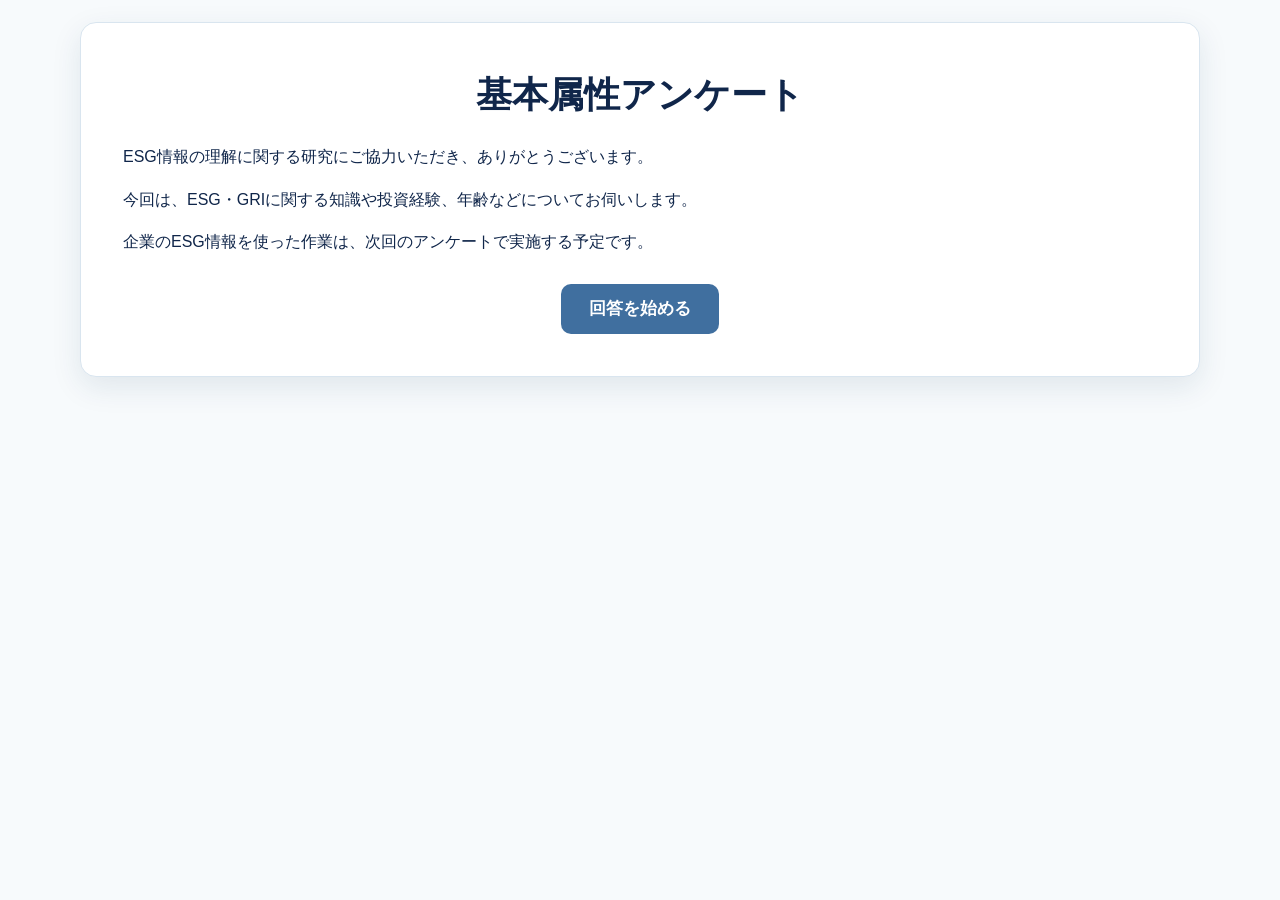
==== day1.html @ aa5d4563 "Publish two-stage ESG survey" ====
<!doctype html>
<html lang="ja">
<head>
  <meta charset="utf-8">
  <meta name="viewport" content="width=device-width,initial-scale=1,viewport-fit=cover">
  <title>基本属性アンケート</title>
  <link rel="stylesheet" href="ESG_two_stage_survey.css?v=20261111-2">
</head>
<body>
  <main id="app" class="app-shell" aria-live="polite"></main>
  <noscript>このアンケートの回答にはJavaScriptが必要です。</noscript>
  <script>window.ESG_SURVEY_DAY = 1; window.ESG_ALLOW_PREVIEW = false;</script>
  <script src="ESG_two_stage_config.js?v=20261111-2"></script>
  <script src="ESG_two_stage_survey.js?v=20261111-2"></script>
</body>
</html>
---- ESG_two_stage_survey.css ----
:root{--ink:#10264a;--blue:#406f9f;--blue2:#285781;--pale:#edf5fc;--line:#bfd3e7;--danger:#a52b2b;--ok:#176c42;--shadow:0 10px 30px rgba(21,55,88,.1)}
*{box-sizing:border-box}body{margin:0;background:#f7fafc;color:var(--ink);font-family:-apple-system,BlinkMacSystemFont,"Segoe UI","Noto Sans JP","Yu Gothic",Meiryo,sans-serif;line-height:1.65}.app-shell{width:min(1120px,calc(100% - 28px));margin:22px auto 60px}.card{background:#fff;border:1px solid #d9e5ef;border-radius:16px;padding:clamp(20px,4vw,42px);box-shadow:var(--shadow)}h1{font-size:clamp(24px,4vw,36px);margin:0 0 20px;text-align:center}h2{font-size:clamp(20px,3vw,28px);margin:0 0 18px}h3{font-size:18px;margin:0 0 12px}.lead{text-align:center;font-size:18px}.note{background:var(--pale);border-left:5px solid var(--blue);padding:14px 16px;border-radius:8px}.error{color:var(--danger);font-weight:700}.success{color:var(--ok);font-weight:700}.actions{display:flex;gap:12px;justify-content:center;flex-wrap:wrap;margin-top:28px}.btn{appearance:none;border:0;border-radius:10px;background:var(--blue);color:#fff;padding:13px 28px;font-size:17px;font-weight:700;cursor:pointer;min-height:50px}.btn:hover,.btn:focus{background:var(--blue2)}.btn.secondary{background:#fff;color:var(--blue2);border:2px solid var(--blue)}.btn:disabled{opacity:.45;cursor:not-allowed}.progress{height:8px;background:#e5edf5;border-radius:99px;overflow:hidden;margin-bottom:18px}.progress>span{display:block;height:100%;background:var(--blue)}fieldset{border:0;padding:0;margin:0 0 24px}legend{font-size:18px;font-weight:700;margin-bottom:10px}.choice{display:block;border:1px solid var(--line);border-radius:9px;padding:11px 14px;margin:8px 0;cursor:pointer}.choice:has(input:checked){background:var(--pale);border-color:var(--blue)}input[type=radio]{margin-right:10px}.field{margin:18px 0}.field label{display:block;font-weight:700;margin-bottom:7px}.field input[type=text],.field input[type=number],select{width:100%;max-width:560px;padding:12px;border:1px solid #9eb5cb;border-radius:8px;font-size:17px}.grid2{display:grid;grid-template-columns:1fr 1fr;gap:18px}.company-card{border:1px solid var(--line);border-radius:12px;background:#fff;overflow:hidden}.company-card h3{text-align:center;background:var(--pale);padding:12px;margin:0}.table-wrap{overflow-x:auto}table{border-collapse:collapse;width:100%;min-width:440px}th,td{border:1px solid #cbd9e6;padding:9px 10px;text-align:left;vertical-align:top}th{background:#edf4fa}td.value{white-space:nowrap;font-weight:700}.task-box{background:var(--pale);border:1px solid var(--line);border-radius:12px;padding:20px;margin:18px 0}.slider-wrap{padding:15px 0}.slider-labels{display:flex;justify-content:space-between;gap:15px;font-size:14px}.score{text-align:center;font-size:28px;font-weight:800;min-height:45px}.slider{width:100%;accent-color:var(--blue)}.slider.unset{opacity:.7}.credential{background:var(--pale);border:1px solid var(--line);border-radius:14px;text-align:center;padding:20px;margin:18px 0}.credential .code{font-size:clamp(22px,5vw,38px);letter-spacing:.06em;font-weight:800;overflow-wrap:anywhere}.researcher{border:2px dashed #b06c00;background:#fff8e8;padding:12px;border-radius:10px;margin-bottom:16px}.small{font-size:14px;color:#4c6077}.hidden{display:none!important}.allocation{display:grid;grid-template-columns:1fr 1fr;gap:18px}.allocation input{text-align:center;font-size:24px}.copy-status{min-height:24px;color:var(--ok);font-weight:700}.modal-backdrop{position:fixed;inset:0;background:rgba(5,20,40,.65);z-index:10;display:grid;place-items:center;padding:15px}.modal{background:#fff;width:min(780px,100%);max-height:92vh;overflow:auto;border-radius:14px;padding:20px}.modal .company-card{margin-bottom:16px}
@media(max-width:760px){.app-shell{width:min(100% - 16px,1120px);margin:8px auto 30px}.card{padding:18px 14px;border-radius:12px}.grid2,.allocation{grid-template-columns:1fr}.btn{width:100%}.actions{gap:9px}table{min-width:390px;font-size:14px}th,td{padding:7px}.company-card h3{position:sticky;left:0}.credential{padding:16px 10px}.slider-labels{font-size:12px}}
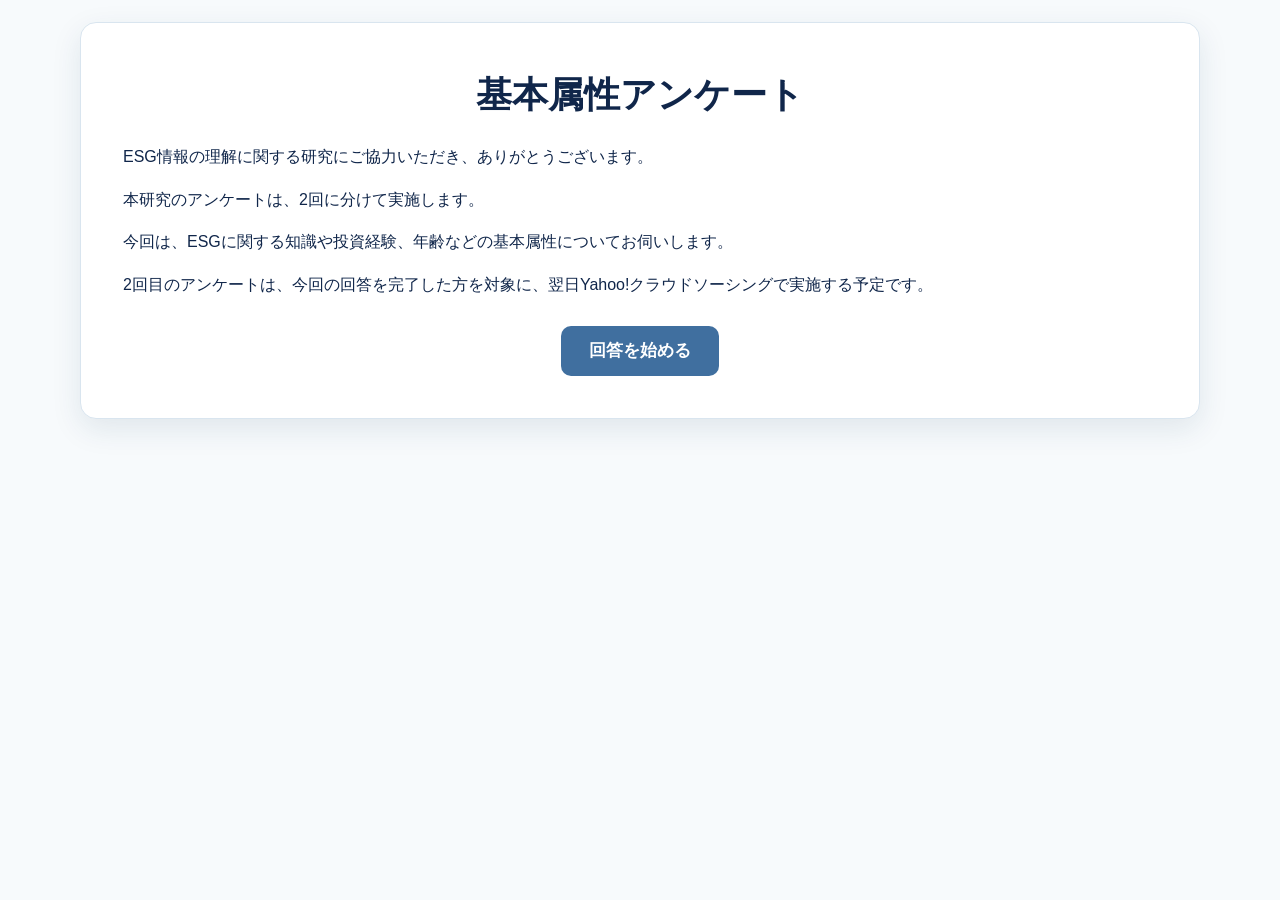
==== commit bf9362ac: "Refine two-stage survey instructions and ESG viewer" ====
--- a/day1.html
+++ b/day1.html
@@ -4,13 +4,13 @@
   <meta charset="utf-8">
   <meta name="viewport" content="width=device-width,initial-scale=1,viewport-fit=cover">
   <title>基本属性アンケート</title>
-  <link rel="stylesheet" href="ESG_two_stage_survey.css?v=20261111-2">
+  <link rel="stylesheet" href="ESG_two_stage_survey.css?v=20261111-3">
 </head>
 <body>
   <main id="app" class="app-shell" aria-live="polite"></main>
   <noscript>このアンケートの回答にはJavaScriptが必要です。</noscript>
   <script>window.ESG_SURVEY_DAY = 1; window.ESG_ALLOW_PREVIEW = false;</script>
-  <script src="ESG_two_stage_config.js?v=20261111-2"></script>
-  <script src="ESG_two_stage_survey.js?v=20261111-2"></script>
+  <script src="ESG_two_stage_config.js?v=20261111-3"></script>
+  <script src="ESG_two_stage_survey.js?v=20261111-3"></script>
 </body>
 </html>
--- a/ESG_two_stage_survey.css
+++ b/ESG_two_stage_survey.css
@@ -1,3 +1,3 @@
 :root{--ink:#10264a;--blue:#406f9f;--blue2:#285781;--pale:#edf5fc;--line:#bfd3e7;--danger:#a52b2b;--ok:#176c42;--shadow:0 10px 30px rgba(21,55,88,.1)}
 *{box-sizing:border-box}body{margin:0;background:#f7fafc;color:var(--ink);font-family:-apple-system,BlinkMacSystemFont,"Segoe UI","Noto Sans JP","Yu Gothic",Meiryo,sans-serif;line-height:1.65}.app-shell{width:min(1120px,calc(100% - 28px));margin:22px auto 60px}.card{background:#fff;border:1px solid #d9e5ef;border-radius:16px;padding:clamp(20px,4vw,42px);box-shadow:var(--shadow)}h1{font-size:clamp(24px,4vw,36px);margin:0 0 20px;text-align:center}h2{font-size:clamp(20px,3vw,28px);margin:0 0 18px}h3{font-size:18px;margin:0 0 12px}.lead{text-align:center;font-size:18px}.note{background:var(--pale);border-left:5px solid var(--blue);padding:14px 16px;border-radius:8px}.error{color:var(--danger);font-weight:700}.success{color:var(--ok);font-weight:700}.actions{display:flex;gap:12px;justify-content:center;flex-wrap:wrap;margin-top:28px}.btn{appearance:none;border:0;border-radius:10px;background:var(--blue);color:#fff;padding:13px 28px;font-size:17px;font-weight:700;cursor:pointer;min-height:50px}.btn:hover,.btn:focus{background:var(--blue2)}.btn.secondary{background:#fff;color:var(--blue2);border:2px solid var(--blue)}.btn:disabled{opacity:.45;cursor:not-allowed}.progress{height:8px;background:#e5edf5;border-radius:99px;overflow:hidden;margin-bottom:18px}.progress>span{display:block;height:100%;background:var(--blue)}fieldset{border:0;padding:0;margin:0 0 24px}legend{font-size:18px;font-weight:700;margin-bottom:10px}.choice{display:block;border:1px solid var(--line);border-radius:9px;padding:11px 14px;margin:8px 0;cursor:pointer}.choice:has(input:checked){background:var(--pale);border-color:var(--blue)}input[type=radio]{margin-right:10px}.field{margin:18px 0}.field label{display:block;font-weight:700;margin-bottom:7px}.field input[type=text],.field input[type=number],select{width:100%;max-width:560px;padding:12px;border:1px solid #9eb5cb;border-radius:8px;font-size:17px}.grid2{display:grid;grid-template-columns:1fr 1fr;gap:18px}.company-card{border:1px solid var(--line);border-radius:12px;background:#fff;overflow:hidden}.company-card h3{text-align:center;background:var(--pale);padding:12px;margin:0}.table-wrap{overflow-x:auto}table{border-collapse:collapse;width:100%;min-width:440px}th,td{border:1px solid #cbd9e6;padding:9px 10px;text-align:left;vertical-align:top}th{background:#edf4fa}td.value{white-space:nowrap;font-weight:700}.task-box{background:var(--pale);border:1px solid var(--line);border-radius:12px;padding:20px;margin:18px 0}.slider-wrap{padding:15px 0}.slider-labels{display:flex;justify-content:space-between;gap:15px;font-size:14px}.score{text-align:center;font-size:28px;font-weight:800;min-height:45px}.slider{width:100%;accent-color:var(--blue)}.slider.unset{opacity:.7}.credential{background:var(--pale);border:1px solid var(--line);border-radius:14px;text-align:center;padding:20px;margin:18px 0}.credential .code{font-size:clamp(22px,5vw,38px);letter-spacing:.06em;font-weight:800;overflow-wrap:anywhere}.researcher{border:2px dashed #b06c00;background:#fff8e8;padding:12px;border-radius:10px;margin-bottom:16px}.small{font-size:14px;color:#4c6077}.hidden{display:none!important}.allocation{display:grid;grid-template-columns:1fr 1fr;gap:18px}.allocation input{text-align:center;font-size:24px}.copy-status{min-height:24px;color:var(--ok);font-weight:700}.modal-backdrop{position:fixed;inset:0;background:rgba(5,20,40,.65);z-index:10;display:grid;place-items:center;padding:15px}.modal{background:#fff;width:min(780px,100%);max-height:92vh;overflow:auto;border-radius:14px;padding:20px}.modal .company-card{margin-bottom:16px}
-@media(max-width:760px){.app-shell{width:min(100% - 16px,1120px);margin:8px auto 30px}.card{padding:18px 14px;border-radius:12px}.grid2,.allocation{grid-template-columns:1fr}.btn{width:100%}.actions{gap:9px}table{min-width:390px;font-size:14px}th,td{padding:7px}.company-card h3{position:sticky;left:0}.credential{padding:16px 10px}.slider-labels{font-size:12px}}
+@media(max-width:760px){.app-shell{width:min(100% - 16px,1120px);margin:8px auto 30px}.card{padding:18px 14px;border-radius:12px}.grid2,.allocation{grid-template-columns:1fr}.modal .grid2{grid-template-columns:1fr 1fr;min-width:900px}.btn{width:100%}.actions{gap:9px}table{min-width:390px;font-size:14px}th,td{padding:7px}.company-card h3{position:sticky;left:0}.credential{padding:16px 10px}.slider-labels{font-size:12px}}
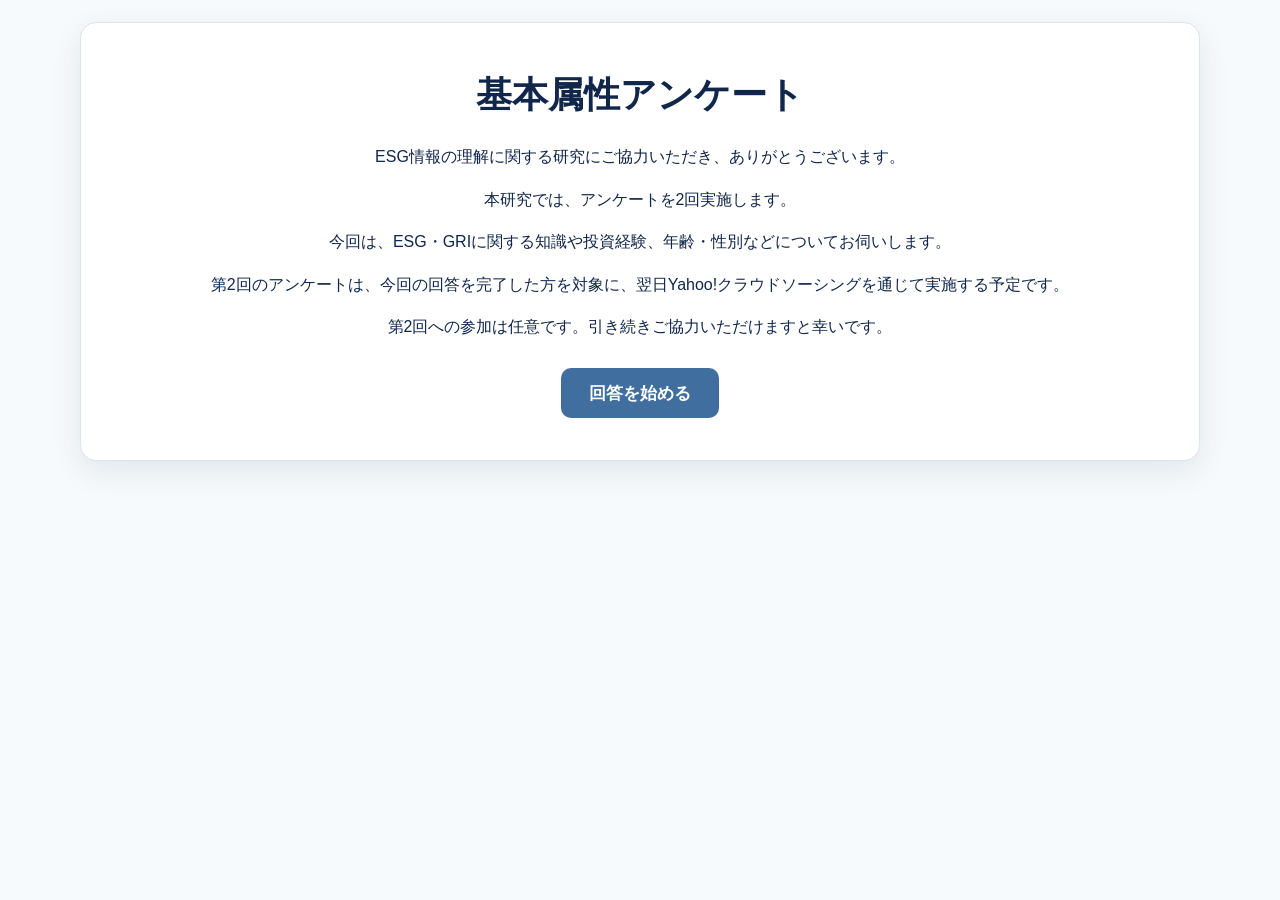
==== commit 4bae88be: "Unify participant wording for two survey rounds" ====
--- a/day1.html
+++ b/day1.html
@@ -4,13 +4,13 @@
   <meta charset="utf-8">
   <meta name="viewport" content="width=device-width,initial-scale=1,viewport-fit=cover">
   <title>基本属性アンケート</title>
-  <link rel="stylesheet" href="ESG_two_stage_survey.css?v=20261111-3">
+  <link rel="stylesheet" href="ESG_two_stage_survey.css?v=20261111-6">
 </head>
 <body>
   <main id="app" class="app-shell" aria-live="polite"></main>
   <noscript>このアンケートの回答にはJavaScriptが必要です。</noscript>
   <script>window.ESG_SURVEY_DAY = 1; window.ESG_ALLOW_PREVIEW = false;</script>
-  <script src="ESG_two_stage_config.js?v=20261111-3"></script>
-  <script src="ESG_two_stage_survey.js?v=20261111-3"></script>
+  <script src="ESG_two_stage_config.js?v=20261111-6"></script>
+  <script src="ESG_two_stage_survey.js?v=20261111-6"></script>
 </body>
 </html>
--- a/ESG_two_stage_survey.css
+++ b/ESG_two_stage_survey.css
@@ -1,3 +1,5 @@
 :root{--ink:#10264a;--blue:#406f9f;--blue2:#285781;--pale:#edf5fc;--line:#bfd3e7;--danger:#a52b2b;--ok:#176c42;--shadow:0 10px 30px rgba(21,55,88,.1)}
 *{box-sizing:border-box}body{margin:0;background:#f7fafc;color:var(--ink);font-family:-apple-system,BlinkMacSystemFont,"Segoe UI","Noto Sans JP","Yu Gothic",Meiryo,sans-serif;line-height:1.65}.app-shell{width:min(1120px,calc(100% - 28px));margin:22px auto 60px}.card{background:#fff;border:1px solid #d9e5ef;border-radius:16px;padding:clamp(20px,4vw,42px);box-shadow:var(--shadow)}h1{font-size:clamp(24px,4vw,36px);margin:0 0 20px;text-align:center}h2{font-size:clamp(20px,3vw,28px);margin:0 0 18px}h3{font-size:18px;margin:0 0 12px}.lead{text-align:center;font-size:18px}.note{background:var(--pale);border-left:5px solid var(--blue);padding:14px 16px;border-radius:8px}.error{color:var(--danger);font-weight:700}.success{color:var(--ok);font-weight:700}.actions{display:flex;gap:12px;justify-content:center;flex-wrap:wrap;margin-top:28px}.btn{appearance:none;border:0;border-radius:10px;background:var(--blue);color:#fff;padding:13px 28px;font-size:17px;font-weight:700;cursor:pointer;min-height:50px}.btn:hover,.btn:focus{background:var(--blue2)}.btn.secondary{background:#fff;color:var(--blue2);border:2px solid var(--blue)}.btn:disabled{opacity:.45;cursor:not-allowed}.progress{height:8px;background:#e5edf5;border-radius:99px;overflow:hidden;margin-bottom:18px}.progress>span{display:block;height:100%;background:var(--blue)}fieldset{border:0;padding:0;margin:0 0 24px}legend{font-size:18px;font-weight:700;margin-bottom:10px}.choice{display:block;border:1px solid var(--line);border-radius:9px;padding:11px 14px;margin:8px 0;cursor:pointer}.choice:has(input:checked){background:var(--pale);border-color:var(--blue)}input[type=radio]{margin-right:10px}.field{margin:18px 0}.field label{display:block;font-weight:700;margin-bottom:7px}.field input[type=text],.field input[type=number],select{width:100%;max-width:560px;padding:12px;border:1px solid #9eb5cb;border-radius:8px;font-size:17px}.grid2{display:grid;grid-template-columns:1fr 1fr;gap:18px}.company-card{border:1px solid var(--line);border-radius:12px;background:#fff;overflow:hidden}.company-card h3{text-align:center;background:var(--pale);padding:12px;margin:0}.table-wrap{overflow-x:auto}table{border-collapse:collapse;width:100%;min-width:440px}th,td{border:1px solid #cbd9e6;padding:9px 10px;text-align:left;vertical-align:top}th{background:#edf4fa}td.value{white-space:nowrap;font-weight:700}.task-box{background:var(--pale);border:1px solid var(--line);border-radius:12px;padding:20px;margin:18px 0}.slider-wrap{padding:15px 0}.slider-labels{display:flex;justify-content:space-between;gap:15px;font-size:14px}.score{text-align:center;font-size:28px;font-weight:800;min-height:45px}.slider{width:100%;accent-color:var(--blue)}.slider.unset{opacity:.7}.credential{background:var(--pale);border:1px solid var(--line);border-radius:14px;text-align:center;padding:20px;margin:18px 0}.credential .code{font-size:clamp(22px,5vw,38px);letter-spacing:.06em;font-weight:800;overflow-wrap:anywhere}.researcher{border:2px dashed #b06c00;background:#fff8e8;padding:12px;border-radius:10px;margin-bottom:16px}.small{font-size:14px;color:#4c6077}.hidden{display:none!important}.allocation{display:grid;grid-template-columns:1fr 1fr;gap:18px}.allocation input{text-align:center;font-size:24px}.copy-status{min-height:24px;color:var(--ok);font-weight:700}.modal-backdrop{position:fixed;inset:0;background:rgba(5,20,40,.65);z-index:10;display:grid;place-items:center;padding:15px}.modal{background:#fff;width:min(780px,100%);max-height:92vh;overflow:auto;border-radius:14px;padding:20px}.modal .company-card{margin-bottom:16px}
 @media(max-width:760px){.app-shell{width:min(100% - 16px,1120px);margin:8px auto 30px}.card{padding:18px 14px;border-radius:12px}.grid2,.allocation{grid-template-columns:1fr}.modal .grid2{grid-template-columns:1fr 1fr;min-width:900px}.btn{width:100%}.actions{gap:9px}table{min-width:390px;font-size:14px}th,td{padding:7px}.company-card h3{position:sticky;left:0}.credential{padding:16px 10px}.slider-labels{font-size:12px}}
+.modal{width:min(1180px,100%)}.modal table{min-width:0;table-layout:fixed}.modal th:first-child,.modal td:first-child{width:13%}.modal th:last-child,.modal td:last-child{width:30%}.modal td.value{white-space:normal;overflow-wrap:anywhere}
+.participant-info{text-align:center}.participant-info ol{display:inline-block;max-width:900px;text-align:left}.participant-info .note{text-align:center}
